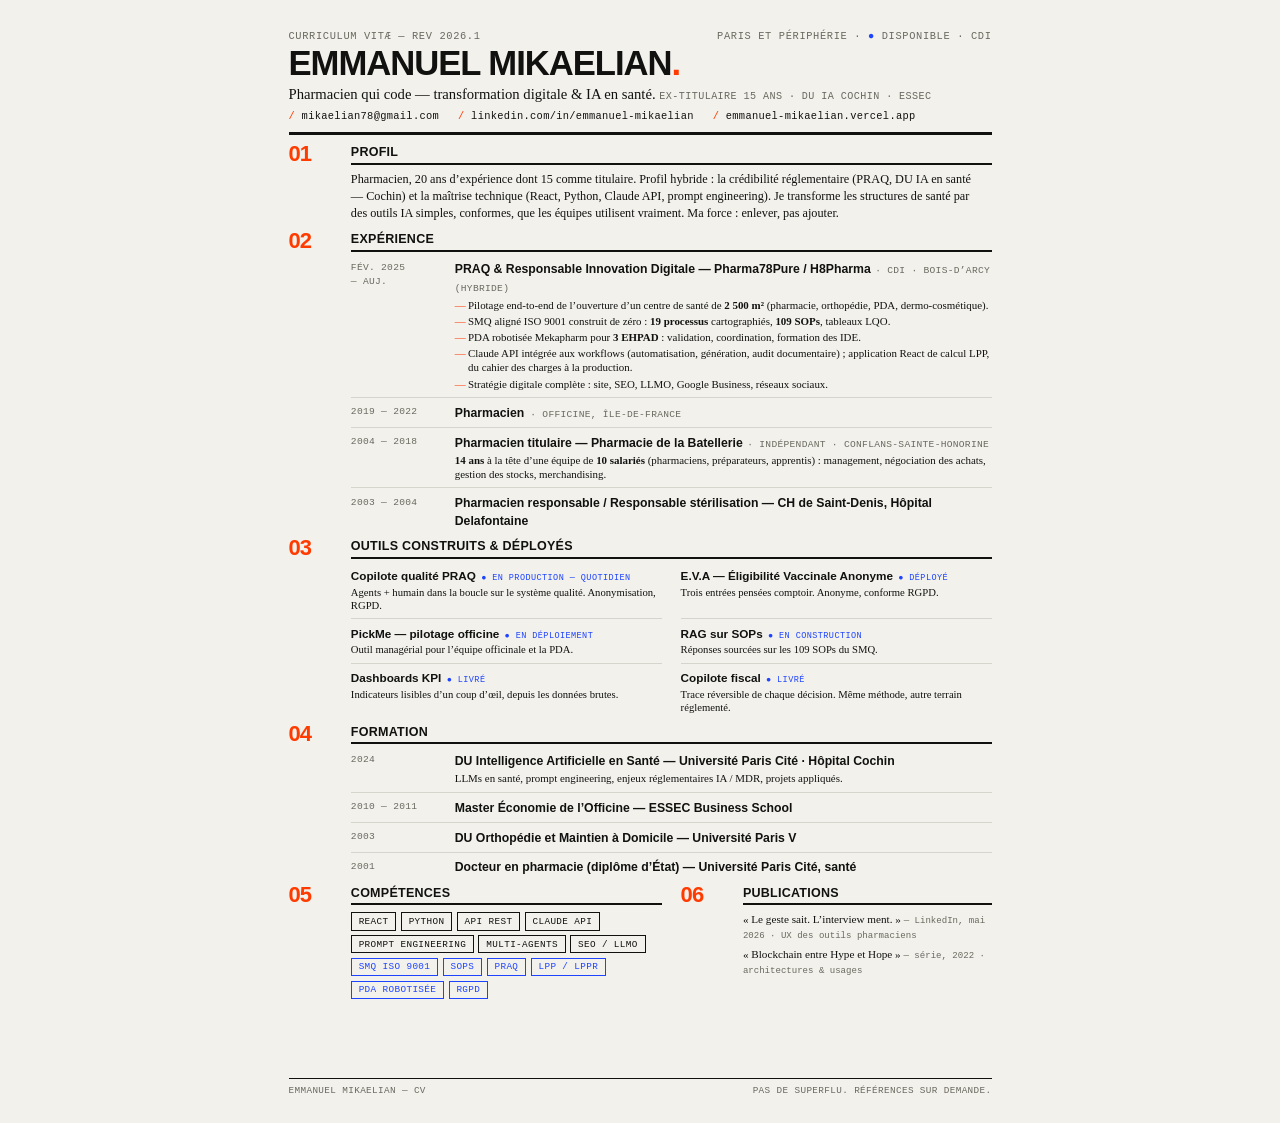
==== cv.html @ 0f4e4182 "Fond & forme : preuves réelles, signature corrigée, CV brutaliste Forme : - le trait qui barre barre" ====
<!DOCTYPE html>
<html lang="fr">
<head>
<meta charset="UTF-8" />
<meta name="viewport" content="width=device-width, initial-scale=1.0" />
<title>CV — Emmanuel Mikaelian</title>
<meta name="robots" content="noindex" />
<style>
  /* ============================================================
     CV — Emmanuel Mikaelian. Brutalisme Bauhaus print, A4 (1 page).
     Mêmes tokens que la landing.
     ============================================================ */
  :root {
    --paper:  #f2f1ec;
    --ink:    #111110;
    --muted:  #6a695f;
    --line:   #d6d5cd;
    --accent: #ff3b00;
    --blue:   #1f44ff;
    --grotesk: "Helvetica Neue", Helvetica, Arial, "Segoe UI", system-ui, sans-serif;
    --serif: "Iowan Old Style", "Palatino Linotype", Palatino, Georgia, serif;
    --mono: ui-monospace, "SF Mono", "Cascadia Mono", Consolas, monospace;
    --rule: 1.5px;
  }
  * { margin: 0; box-sizing: border-box; }
  @page { size: A4; margin: 0; }
  html, body { background: var(--paper); color: var(--ink); }
  body { font-family: var(--grotesk); -webkit-print-color-adjust: exact; print-color-adjust: exact; }

  .page {
    width: 210mm;
    height: 297mm;
    margin: 0 auto;
    padding: 8mm 12mm 7mm;
    display: flex;
    flex-direction: column;
    gap: 2.7mm;
    position: relative;
    overflow: hidden;
  }

  .todo { background: var(--accent); color: var(--paper); font-family: var(--mono); font-size: .8em; padding: 0 .35em; }

  /* ---- Tête ---- */
  .head { border-bottom: 3px solid var(--ink); padding-bottom: 2.5mm; }
  .head__top {
    display: flex; justify-content: space-between; align-items: baseline;
    font-family: var(--mono); font-size: 7.8pt; text-transform: uppercase;
    letter-spacing: .06em; color: var(--muted); margin-bottom: 1.5mm;
  }
  .head__top .dot { color: var(--blue); }
  h1 { font-size: 26pt; line-height: .92; letter-spacing: -0.03em; font-weight: 800; text-transform: uppercase; }
  h1 .mark { color: var(--accent); }
  .head__role {
    margin-top: 1.5mm;
    font-family: var(--serif); font-size: 11pt; line-height: 1.3;
  }
  .head__role samp { font-family: var(--mono); font-size: 7.6pt; color: var(--muted); text-transform: uppercase; letter-spacing: .04em; }
  .head__contact {
    margin-top: 1.5mm;
    display: flex; flex-wrap: wrap; gap: 1mm 5mm;
    font-family: var(--mono); font-size: 7.8pt; letter-spacing: .03em;
  }
  .head__contact span::before { content: "/ "; color: var(--accent); }

  /* ---- Sections ---- */
  section { display: grid; grid-template-columns: 12mm 1fr; gap: 0 4.5mm; }
  .idx {
    font-size: 16.5pt; font-weight: 800; letter-spacing: -0.04em;
    color: var(--accent); line-height: .85;
  }
  .sec__label {
    font-size: 9.4pt; font-weight: 800; text-transform: uppercase;
    letter-spacing: .02em; border-bottom: 2px solid var(--ink);
    padding-bottom: 1mm; margin-bottom: 1.8mm;
  }
  .sec__body { grid-column: 2; }

  /* Profil */
  .profil { font-family: var(--serif); font-size: 9.2pt; line-height: 1.38; max-width: 168mm; }

  /* Expérience */
  .xp { display: grid; gap: 1.6mm; }
  .xp__row { display: grid; grid-template-columns: 24mm 1fr; gap: 3.5mm; border-top: var(--rule) solid var(--line); padding-top: 1.3mm; }
  .xp__row:first-child { border-top: none; padding-top: 0; }
  .xp__when { font-family: var(--mono); font-size: 7.2pt; text-transform: uppercase; letter-spacing: .03em; color: var(--muted); padding-top: .6mm; line-height: 1.4; }
  .xp__what strong { font-size: 9.2pt; font-weight: 800; }
  .xp__what em { font-style: normal; font-family: var(--mono); font-size: 7.2pt; color: var(--muted); text-transform: uppercase; letter-spacing: .03em; }
  .xp__what p, .xp__what li { font-family: var(--serif); font-size: 8.2pt; line-height: 1.3; }
  .xp__what p { margin-top: .6mm; }
  .xp__what ul { margin: .8mm 0 0; padding-left: 3.5mm; list-style: none; }
  .xp__what li { position: relative; margin-top: .5mm; }
  .xp__what li::before { content: "—"; position: absolute; left: -3.5mm; color: var(--accent); }
  .num { font-weight: 700; font-variant-numeric: tabular-nums; }

  /* Outils */
  .tools { display: grid; grid-template-columns: 1fr 1fr; gap: 1.6mm 5mm; }
  .tool { border-top: var(--rule) solid var(--line); padding-top: 1.2mm; }
  .tool:nth-child(-n+2) { border-top: none; padding-top: 0; }
  .tool__name { font-size: 8.8pt; font-weight: 800; display: inline; }
  .tool__status { font-family: var(--mono); font-size: 6.4pt; text-transform: uppercase; letter-spacing: .05em; color: var(--blue); margin-left: 1.4mm; white-space: nowrap; }
  .tool p { font-family: var(--serif); font-size: 8pt; line-height: 1.25; margin-top: .4mm; }

  /* Compétences + publications */
  .duo { display: grid; grid-template-columns: 1.2fr 1fr; gap: 5mm; }
  .skills { display: flex; flex-wrap: wrap; gap: 1.2mm; }
  .skills span {
    font-family: var(--mono); font-size: 7pt; text-transform: uppercase;
    letter-spacing: .04em; border: var(--rule) solid var(--ink);
    padding: .7mm 1.8mm;
  }
  .skills span.fr { border-color: var(--blue); color: var(--blue); }
  .pubs { display: grid; gap: 1.5mm; }
  .pub { font-family: var(--serif); font-size: 8.4pt; line-height: 1.3; }
  .pub samp { font-family: var(--mono); font-size: 6.8pt; color: var(--muted); }

  /* Pied */
  .foot {
    margin-top: auto;
    border-top: var(--rule) solid var(--ink);
    padding-top: 1.5mm;
    display: flex; justify-content: space-between;
    font-family: var(--mono); font-size: 7pt;
    text-transform: uppercase; letter-spacing: .04em; color: var(--muted);
  }
</style>
</head>
<body>
<div class="page">

  <header class="head">
    <div class="head__top">
      <span>Curriculum vitæ — REV 2026.1</span>
      <span>Paris et périphérie · <span class="dot">●</span> Disponible · CDI</span>
    </div>
    <h1>Emmanuel Mikaelian<span class="mark">.</span></h1>
    <p class="head__role">Pharmacien qui code — transformation digitale &amp; IA en santé.
      <samp>Ex-titulaire 15 ans · DU IA Cochin · ESSEC</samp></p>
    <div class="head__contact">
      <span>mikaelian78@gmail.com</span>
      <span>linkedin.com/in/emmanuel-mikaelian</span>
      <span>emmanuel-mikaelian.vercel.app</span>
    </div>
  </header>

  <section>
    <span class="idx">01</span>
    <div class="sec__body">
      <h2 class="sec__label">Profil</h2>
      <p class="profil">
        Pharmacien, 20 ans d’expérience dont 15 comme titulaire. Profil hybride&nbsp;:
        la crédibilité réglementaire (PRAQ, DU IA en santé — Cochin) et la maîtrise
        technique (React, Python, Claude API, prompt engineering). Je transforme les
        structures de santé par des outils IA simples, conformes, que les équipes
        utilisent vraiment. Ma force&nbsp;: enlever, pas ajouter.
      </p>
    </div>
  </section>

  <section>
    <span class="idx">02</span>
    <div class="sec__body">
      <h2 class="sec__label">Expérience</h2>
      <div class="xp">
        <div class="xp__row">
          <span class="xp__when">Fév. 2025<br />— auj.</span>
          <div class="xp__what">
            <strong>PRAQ &amp; Responsable Innovation Digitale — Pharma78Pure / H8Pharma</strong>
            <em> · CDI · Bois-d’Arcy (hybride)</em>
            <ul>
              <li>Pilotage end-to-end de l’ouverture d’un centre de santé de <span class="num">2 500 m²</span> (pharmacie, orthopédie, PDA, dermo-cosmétique).</li>
              <li>SMQ aligné ISO 9001 construit de zéro&nbsp;: <span class="num">19 processus</span> cartographiés, <span class="num">109 SOPs</span>, tableaux LQO.</li>
              <li>PDA robotisée Mekapharm pour <span class="num">3 EHPAD</span>&nbsp;: validation, coordination, formation des IDE.</li>
              <li>Claude API intégrée aux workflows (automatisation, génération, audit documentaire)&nbsp;; application React de calcul LPP, du cahier des charges à la production.</li>
              <li>Stratégie digitale complète&nbsp;: site, SEO, LLMO, Google Business, réseaux sociaux.</li>
            </ul>
          </div>
        </div>
        <div class="xp__row">
          <span class="xp__when">2019 — 2022</span>
          <div class="xp__what">
            <strong>Pharmacien</strong><em> · officine, Île-de-France</em>
          </div>
        </div>
        <div class="xp__row">
          <span class="xp__when">2004 — 2018</span>
          <div class="xp__what">
            <strong>Pharmacien titulaire — Pharmacie de la Batellerie</strong>
            <em> · indépendant · Conflans-Sainte-Honorine</em>
            <p><span class="num">14 ans</span> à la tête d’une équipe de <span class="num">10 salariés</span> (pharmaciens, préparateurs, apprentis)&nbsp;: management, négociation des achats, gestion des stocks, merchandising.</p>
          </div>
        </div>
        <div class="xp__row">
          <span class="xp__when">2003 — 2004</span>
          <div class="xp__what">
            <strong>Pharmacien responsable / Responsable stérilisation — CH de Saint-Denis, Hôpital Delafontaine</strong>
          </div>
        </div>
      </div>
    </div>
  </section>

  <section>
    <span class="idx">03</span>
    <div class="sec__body">
      <h2 class="sec__label">Outils construits &amp; déployés</h2>
      <div class="tools">
        <div class="tool">
          <h3 class="tool__name">Copilote qualité PRAQ</h3><span class="tool__status">● En production — quotidien</span>
          <p>Agents + humain dans la boucle sur le système qualité. Anonymisation, RGPD.</p>
        </div>
        <div class="tool">
          <h3 class="tool__name">E.V.A — Éligibilité Vaccinale Anonyme</h3><span class="tool__status">● Déployé</span>
          <p>Trois entrées pensées comptoir. Anonyme, conforme RGPD.</p>
        </div>
        <div class="tool">
          <h3 class="tool__name">PickMe — pilotage officine</h3><span class="tool__status">● En déploiement</span>
          <p>Outil managérial pour l’équipe officinale et la PDA.</p>
        </div>
        <div class="tool">
          <h3 class="tool__name">RAG sur SOPs</h3><span class="tool__status">● En construction</span>
          <p>Réponses sourcées sur les 109 SOPs du SMQ.</p>
        </div>
        <div class="tool">
          <h3 class="tool__name">Dashboards KPI</h3><span class="tool__status">● Livré</span>
          <p>Indicateurs lisibles d’un coup d’œil, depuis les données brutes.</p>
        </div>
        <div class="tool">
          <h3 class="tool__name">Copilote fiscal</h3><span class="tool__status">● Livré</span>
          <p>Trace réversible de chaque décision. Même méthode, autre terrain réglementé.</p>
        </div>
      </div>
    </div>
  </section>

  <section>
    <span class="idx">04</span>
    <div class="sec__body">
      <h2 class="sec__label">Formation</h2>
      <div class="xp">
        <div class="xp__row">
          <span class="xp__when">2024</span>
          <div class="xp__what">
            <strong>DU Intelligence Artificielle en Santé — Université Paris Cité · Hôpital Cochin</strong>
            <p>LLMs en santé, prompt engineering, enjeux réglementaires IA / MDR, projets appliqués.</p>
          </div>
        </div>
        <div class="xp__row">
          <span class="xp__when">2010 — 2011</span>
          <div class="xp__what">
            <strong>Master Économie de l’Officine — ESSEC Business School</strong>
          </div>
        </div>
        <div class="xp__row">
          <span class="xp__when">2003</span>
          <div class="xp__what">
            <strong>DU Orthopédie et Maintien à Domicile — Université Paris V</strong>
          </div>
        </div>
        <div class="xp__row">
          <span class="xp__when">2001</span>
          <div class="xp__what">
            <strong>Docteur en pharmacie (diplôme d’État) — Université Paris Cité, santé</strong>
          </div>
        </div>
      </div>
    </div>
  </section>

  <div class="duo">
    <section>
      <span class="idx">05</span>
      <div class="sec__body">
        <h2 class="sec__label">Compétences</h2>
        <div class="skills">
          <span>React</span><span>Python</span><span>API REST</span><span>Claude API</span>
          <span>Prompt engineering</span><span>Multi-agents</span><span>SEO / LLMO</span>
          <span class="fr">SMQ ISO 9001</span><span class="fr">SOPs</span><span class="fr">PRAQ</span>
          <span class="fr">LPP / LPPR</span><span class="fr">PDA robotisée</span><span class="fr">RGPD</span>
        </div>
      </div>
    </section>
    <section>
      <span class="idx">06</span>
      <div class="sec__body">
        <h2 class="sec__label">Publications</h2>
        <div class="pubs">
          <p class="pub">« Le geste sait. L’interview ment. » <samp>— LinkedIn, mai 2026 · UX des outils pharmaciens</samp></p>
          <p class="pub">« Blockchain entre Hype et Hope » <samp>— série, 2022 · architectures &amp; usages</samp></p>
        </div>
      </div>
    </section>
  </div>

  <footer class="foot">
    <span>Emmanuel Mikaelian — CV</span>
    <span>Pas de superflu. Références sur demande.</span>
  </footer>

</div>
</body>
</html>
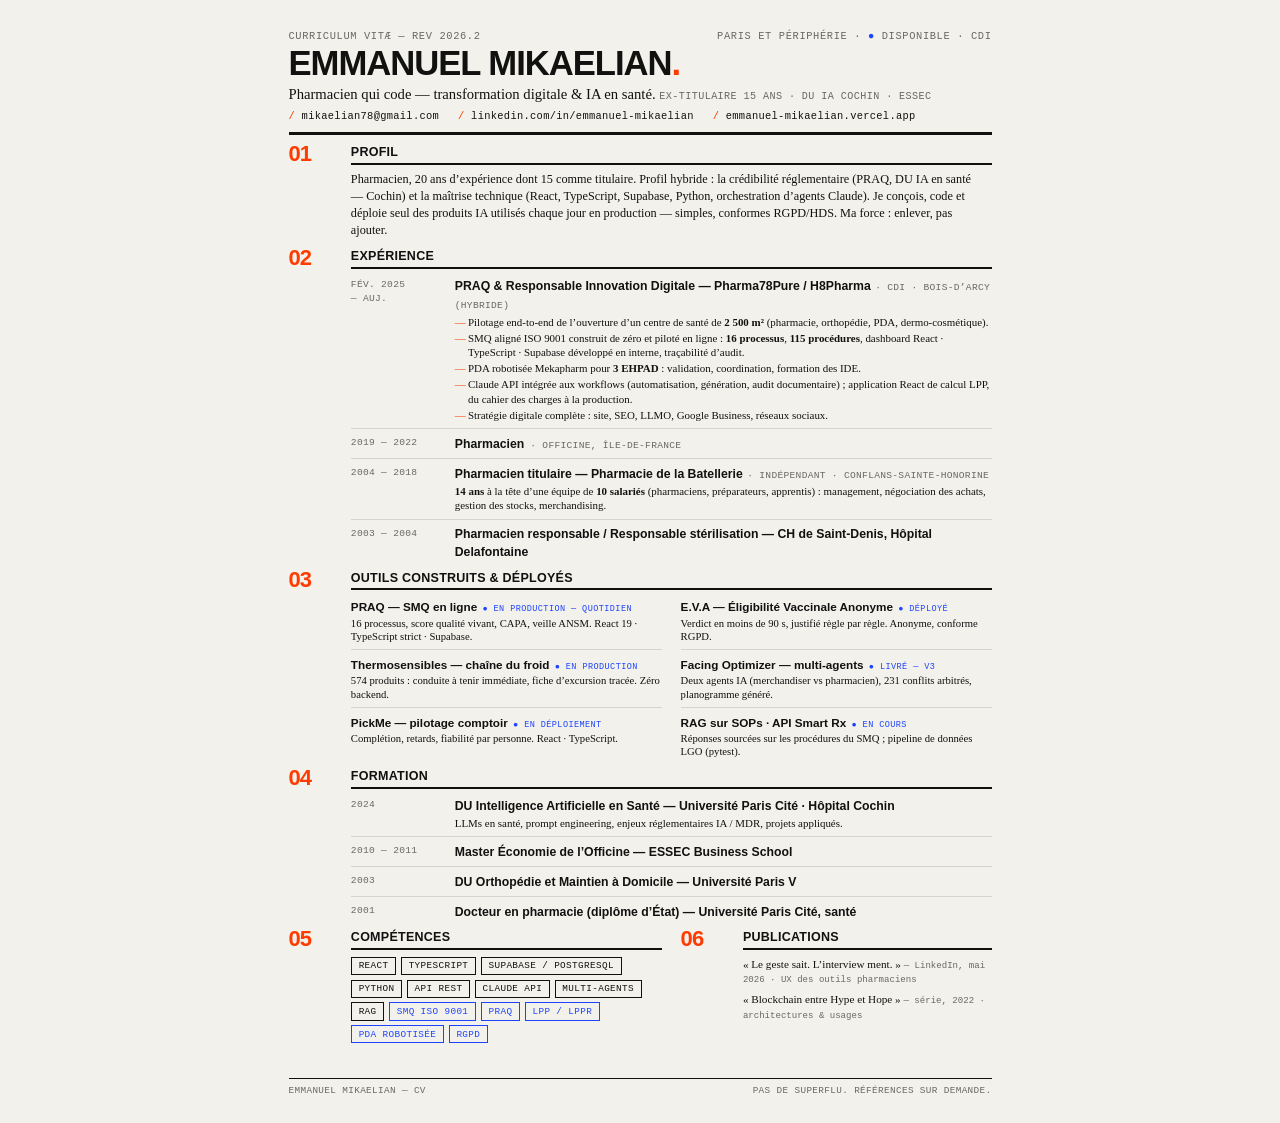
==== commit e479948f: "CV et og-image alignés sur le positionnement recruteur tech CV (REV 2026.2, toujours 1 page A4) : - " ====
--- a/cv.html
+++ b/cv.html
@@ -130,7 +130,7 @@
 
   <header class="head">
     <div class="head__top">
-      <span>Curriculum vitæ — REV 2026.1</span>
+      <span>Curriculum vitæ — REV 2026.2</span>
       <span>Paris et périphérie · <span class="dot">●</span> Disponible · CDI</span>
     </div>
     <h1>Emmanuel Mikaelian<span class="mark">.</span></h1>
@@ -150,9 +150,9 @@
       <p class="profil">
         Pharmacien, 20 ans d’expérience dont 15 comme titulaire. Profil hybride&nbsp;:
         la crédibilité réglementaire (PRAQ, DU IA en santé — Cochin) et la maîtrise
-        technique (React, Python, Claude API, prompt engineering). Je transforme les
-        structures de santé par des outils IA simples, conformes, que les équipes
-        utilisent vraiment. Ma force&nbsp;: enlever, pas ajouter.
+        technique (React, TypeScript, Supabase, Python, orchestration d’agents Claude).
+        Je conçois, code et déploie seul des produits IA utilisés chaque jour en
+        production — simples, conformes RGPD/HDS. Ma force&nbsp;: enlever, pas ajouter.
       </p>
     </div>
   </section>
@@ -169,7 +169,7 @@
             <em> · CDI · Bois-d’Arcy (hybride)</em>
             <ul>
               <li>Pilotage end-to-end de l’ouverture d’un centre de santé de <span class="num">2 500 m²</span> (pharmacie, orthopédie, PDA, dermo-cosmétique).</li>
-              <li>SMQ aligné ISO 9001 construit de zéro&nbsp;: <span class="num">19 processus</span> cartographiés, <span class="num">109 SOPs</span>, tableaux LQO.</li>
+              <li>SMQ aligné ISO 9001 construit de zéro et piloté en ligne&nbsp;: <span class="num">16 processus</span>, <span class="num">115 procédures</span>, dashboard React · TypeScript · Supabase développé en interne, traçabilité d’audit.</li>
               <li>PDA robotisée Mekapharm pour <span class="num">3 EHPAD</span>&nbsp;: validation, coordination, formation des IDE.</li>
               <li>Claude API intégrée aux workflows (automatisation, génération, audit documentaire)&nbsp;; application React de calcul LPP, du cahier des charges à la production.</li>
               <li>Stratégie digitale complète&nbsp;: site, SEO, LLMO, Google Business, réseaux sociaux.</li>
@@ -206,28 +206,28 @@
       <h2 class="sec__label">Outils construits &amp; déployés</h2>
       <div class="tools">
         <div class="tool">
-          <h3 class="tool__name">Copilote qualité PRAQ</h3><span class="tool__status">● En production — quotidien</span>
-          <p>Agents + humain dans la boucle sur le système qualité. Anonymisation, RGPD.</p>
+          <h3 class="tool__name">PRAQ — SMQ en ligne</h3><span class="tool__status">● En production — quotidien</span>
+          <p>16 processus, score qualité vivant, CAPA, veille ANSM. React 19 · TypeScript strict · Supabase.</p>
         </div>
         <div class="tool">
           <h3 class="tool__name">E.V.A — Éligibilité Vaccinale Anonyme</h3><span class="tool__status">● Déployé</span>
-          <p>Trois entrées pensées comptoir. Anonyme, conforme RGPD.</p>
-        </div>
-        <div class="tool">
-          <h3 class="tool__name">PickMe — pilotage officine</h3><span class="tool__status">● En déploiement</span>
-          <p>Outil managérial pour l’équipe officinale et la PDA.</p>
-        </div>
-        <div class="tool">
-          <h3 class="tool__name">RAG sur SOPs</h3><span class="tool__status">● En construction</span>
-          <p>Réponses sourcées sur les 109 SOPs du SMQ.</p>
-        </div>
-        <div class="tool">
-          <h3 class="tool__name">Dashboards KPI</h3><span class="tool__status">● Livré</span>
-          <p>Indicateurs lisibles d’un coup d’œil, depuis les données brutes.</p>
-        </div>
-        <div class="tool">
-          <h3 class="tool__name">Copilote fiscal</h3><span class="tool__status">● Livré</span>
-          <p>Trace réversible de chaque décision. Même méthode, autre terrain réglementé.</p>
+          <p>Verdict en moins de 90 s, justifié règle par règle. Anonyme, conforme RGPD.</p>
+        </div>
+        <div class="tool">
+          <h3 class="tool__name">Thermosensibles — chaîne du froid</h3><span class="tool__status">● En production</span>
+          <p>574 produits&nbsp;: conduite à tenir immédiate, fiche d’excursion tracée. Zéro backend.</p>
+        </div>
+        <div class="tool">
+          <h3 class="tool__name">Facing Optimizer — multi-agents</h3><span class="tool__status">● Livré — v3</span>
+          <p>Deux agents IA (merchandiser vs pharmacien), 231 conflits arbitrés, planogramme généré.</p>
+        </div>
+        <div class="tool">
+          <h3 class="tool__name">PickMe — pilotage comptoir</h3><span class="tool__status">● En déploiement</span>
+          <p>Complétion, retards, fiabilité par personne. React · TypeScript.</p>
+        </div>
+        <div class="tool">
+          <h3 class="tool__name">RAG sur SOPs · API Smart Rx</h3><span class="tool__status">● En cours</span>
+          <p>Réponses sourcées sur les procédures du SMQ&nbsp;; pipeline de données LGO (pytest).</p>
         </div>
       </div>
     </div>
@@ -273,9 +273,9 @@
       <div class="sec__body">
         <h2 class="sec__label">Compétences</h2>
         <div class="skills">
-          <span>React</span><span>Python</span><span>API REST</span><span>Claude API</span>
-          <span>Prompt engineering</span><span>Multi-agents</span><span>SEO / LLMO</span>
-          <span class="fr">SMQ ISO 9001</span><span class="fr">SOPs</span><span class="fr">PRAQ</span>
+          <span>React</span><span>TypeScript</span><span>Supabase / PostgreSQL</span><span>Python</span>
+          <span>API REST</span><span>Claude API</span><span>Multi-agents</span><span>RAG</span>
+          <span class="fr">SMQ ISO 9001</span><span class="fr">PRAQ</span>
           <span class="fr">LPP / LPPR</span><span class="fr">PDA robotisée</span><span class="fr">RGPD</span>
         </div>
       </div>
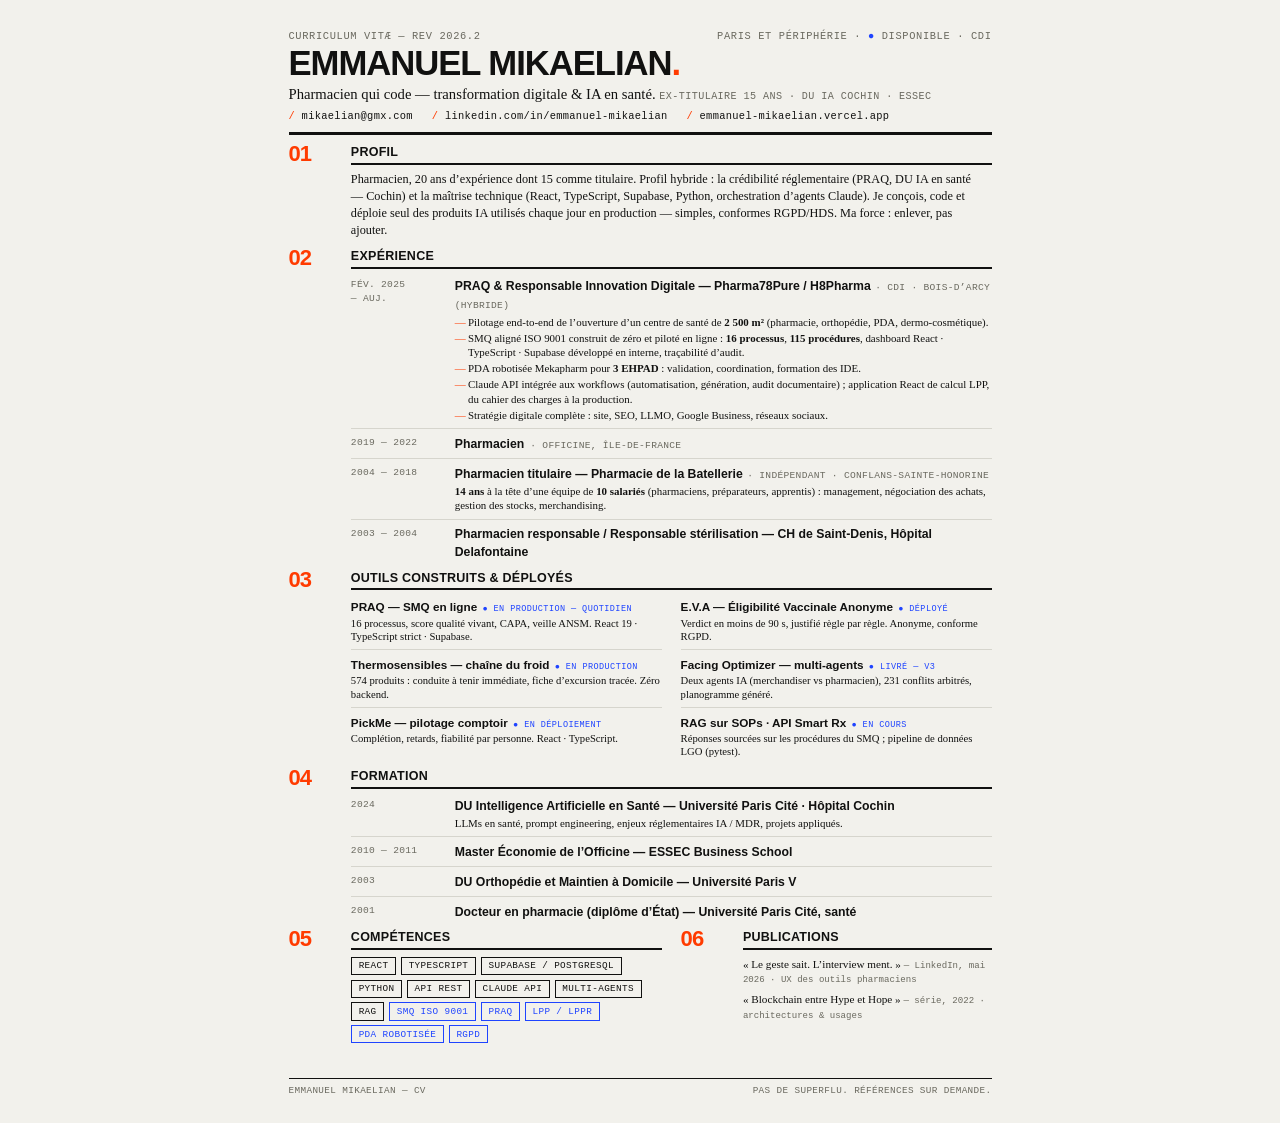
==== commit c0db6eaa: "Contact : adresse publique mikaelian@gmx.com Remplace mikaelian78@gmail.com sur tous les points de c" ====
--- a/cv.html
+++ b/cv.html
@@ -137,7 +137,7 @@
     <p class="head__role">Pharmacien qui code — transformation digitale &amp; IA en santé.
       <samp>Ex-titulaire 15 ans · DU IA Cochin · ESSEC</samp></p>
     <div class="head__contact">
-      <span>mikaelian78@gmail.com</span>
+      <span>mikaelian@gmx.com</span>
       <span>linkedin.com/in/emmanuel-mikaelian</span>
       <span>emmanuel-mikaelian.vercel.app</span>
     </div>
